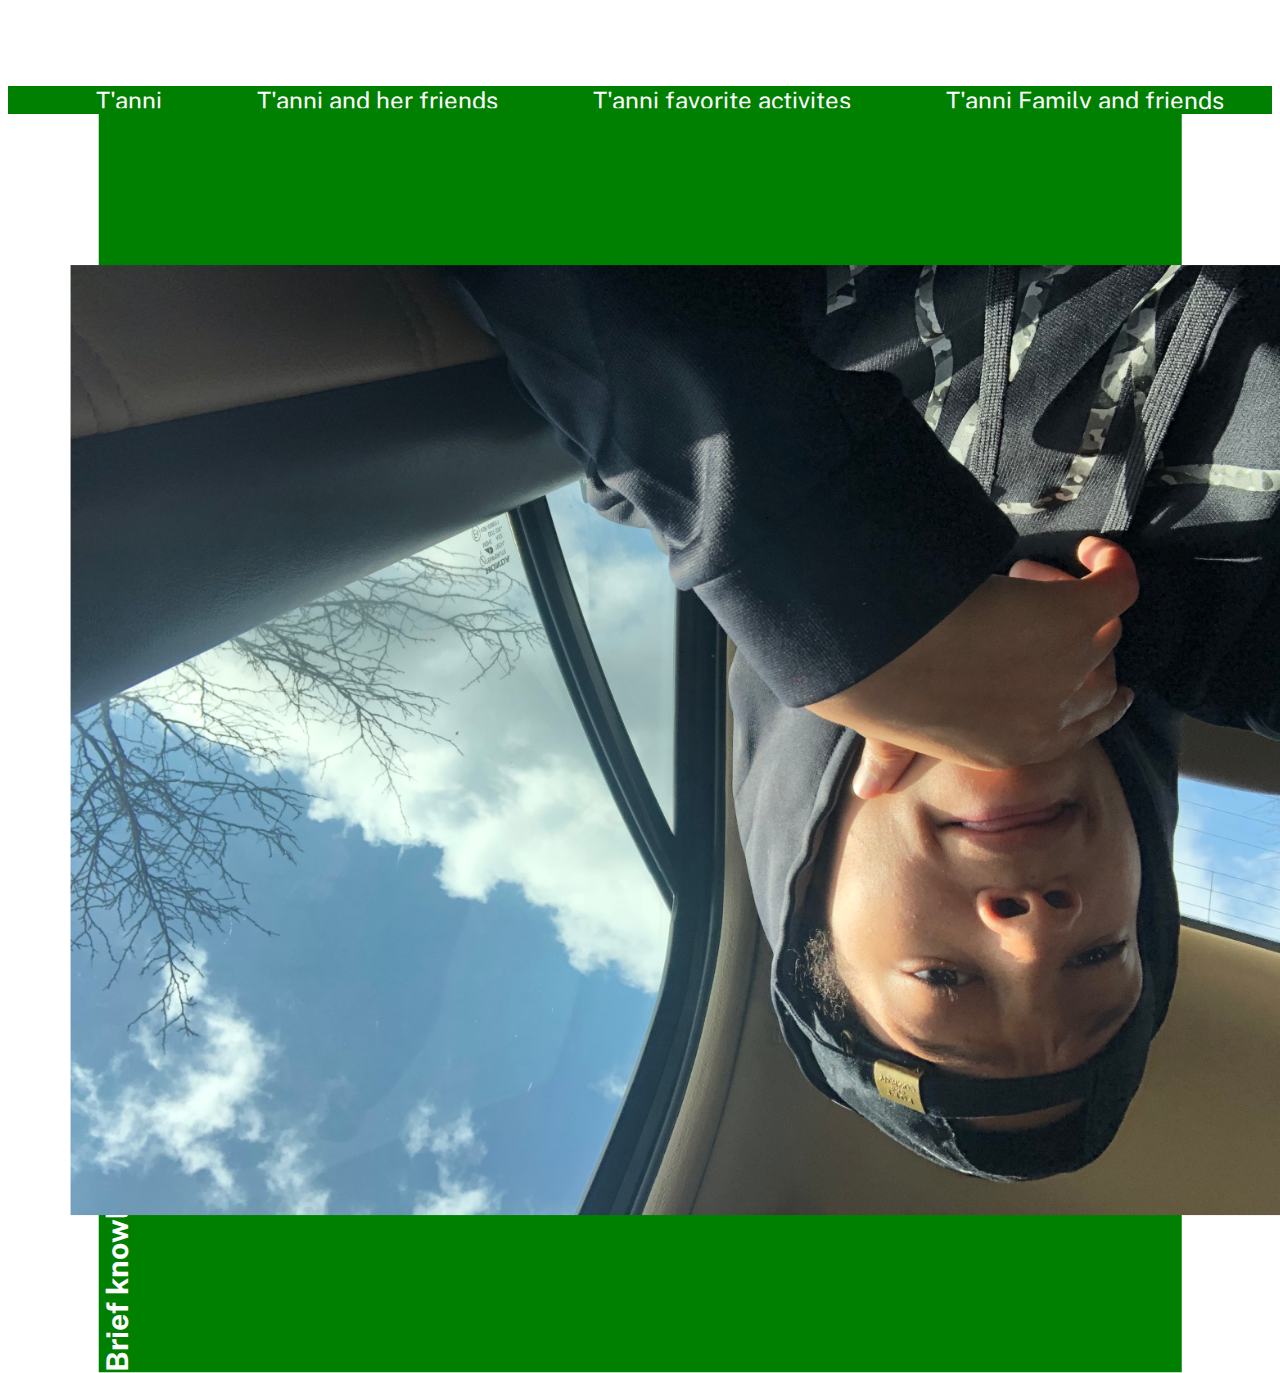
==== index.html @ 25f654d8 "brought under source control" ====
<!DOCTYPE html>
<html lang="en" dir="ltr">

  <head>
    <section>

    </section>
    <meta charset="utf-8">
    <meta name="description" content="This website is about T'anni, her life journey and her family.">
    <meta name="keywords" content="T'anni Family and Friends, T'anni, T'anni and her friends, T'anni favorite activites, T'anni first 13 years, T'anni previous life story">
    <meta name="author" content="T'anni">
    <meta name="viewport" content="width=device-width, initial-scale=1.0">
    <title>15 years of T'anni</title>
    <link rel="stylesheet" href="styles.css" type="text/css">
  </head>

  <body>
    <header>
     <nav>
        <h2 class="scarlet-text">navigation title but will be hidden</h2>

    <ul>

        <li><a href="#"> T'anni</a></li>
        <li><a href="page3.html"> T'anni and her friends</a></li>
        <li><a href="page2.html"> T'anni favorite activites</a></li>
        <li><a href="page4.html">T'anni Family and friends</a></li>
</ul>
</nav>
</header>

<main>
  <h1>T'anni</h1>
<section class="index_main_section">
<h2>Brief knowledge of T'anni</h2>



  <p> T'anni is 15 years old, she haves 7 sibilings, and she lives with all of her parents.She plays basketball and likes to draw. S he an active child and plays a lot. T'anni is very active and chill at the same time, lol. </p>
<img src="IMG_0165.JPG" alt="Nature" class="index_main_section">


</section>
</main>

<footer>
<h2 class="hidden"> Who I am</h2>

</footer>
</body>
</html>
---- styles.css ----
@import url('https://fonts.googleapis.com/css?family=Public+Sans&display=swap');

body{

}
.flex-container {
  display: flex;
  flex-direction: row;
}
.index_main_section{
background-color: green;
 transform: rotate(270deg);
  width: 100%;
   height: auto;

}
.seconndpage{

 transform: rotate(90deg);
   background-color: green;
  width: 100%;
   height: auto;

}
.thirddpage{
  background-color: green;

 transform: rotate(20deg);
  width: 100%;
   height: auto;
}
.fourthhpage{
  background-color: green;
 transform: rotate(180deg);
  width: 100%;
   height: auto;
}
h1 {
  color: black;
  text-align: center;
  font-size: 34px;
}

p {
  font-family: 'Public Sans', sans-serif; ;
  font-size: 20px;
  color:green;
}

h2{
  font-family: 'Public Sans', sans-serif;
  font-size: 30px;
  color: white;
}

ul{
  font-family: 'Public Sans', sans-serif;
  font-size: 12px;
  color: black;
  display: flex;
  flex-direction: row;
  justify-content: space-around;
  background: green;

}

li{
  font-family: 'Public Sans', sans-serif;
  font-size: 12px;
  color: white;
  list-style-type: none;


}

a{
  color: white;
  text-decoration: none;
  font-size: 2em;

}
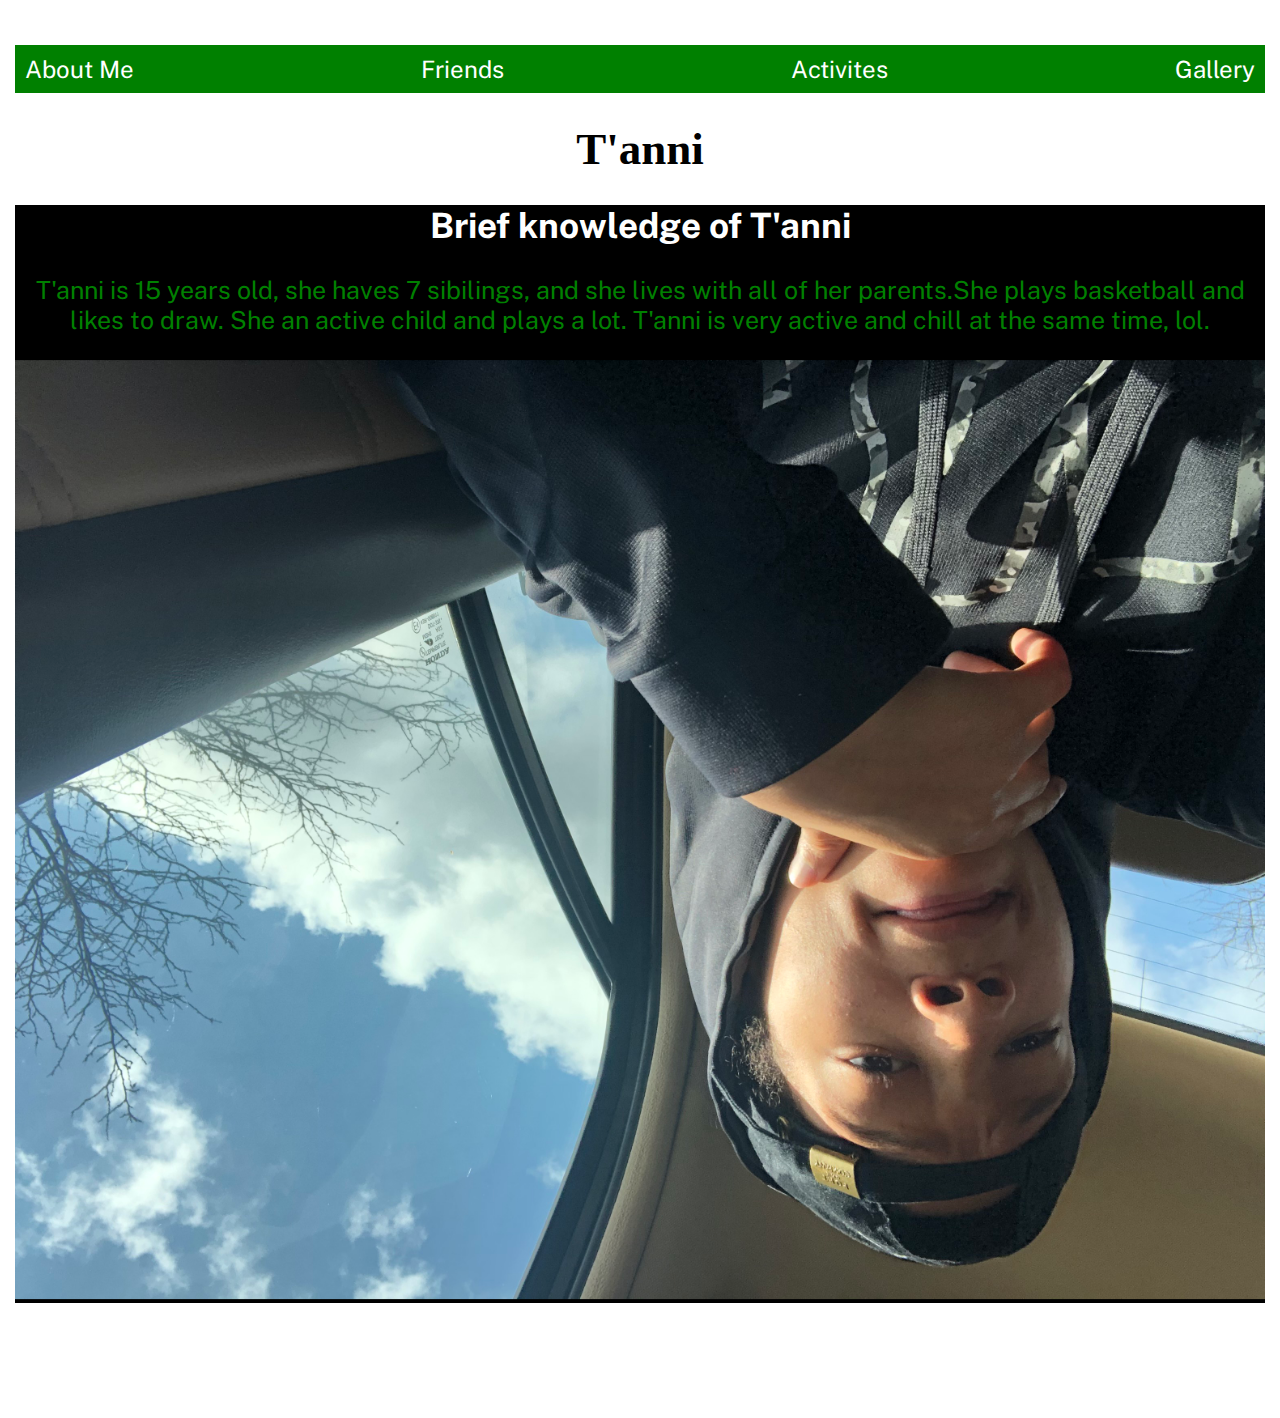
==== commit 219c6864: "final progress check" ====
--- a/index.html
+++ b/index.html
@@ -2,12 +2,10 @@
 <html lang="en" dir="ltr">
 
   <head>
-    <section>
 
-    </section>
     <meta charset="utf-8">
-    <meta name="description" content="This website is about T'anni, her life journey and her family.">
-    <meta name="keywords" content="T'anni Family and Friends, T'anni, T'anni and her friends, T'anni favorite activites, T'anni first 13 years, T'anni previous life story">
+    <meta name="description" content="This page is about T'anni, her life journey and her family.">
+    <meta name="keywords" content=" T'anni">
     <meta name="author" content="T'anni">
     <meta name="viewport" content="width=device-width, initial-scale=1.0">
     <title>15 years of T'anni</title>
@@ -17,34 +15,35 @@
   <body>
     <header>
      <nav>
-        <h2 class="scarlet-text">navigation title but will be hidden</h2>
+        <h2 class="hidden">navigation title but will be hidden</h2>
 
     <ul>
 
-        <li><a href="#"> T'anni</a></li>
-        <li><a href="page3.html"> T'anni and her friends</a></li>
-        <li><a href="page2.html"> T'anni favorite activites</a></li>
-        <li><a href="page4.html">T'anni Family and friends</a></li>
+        <li><a href="#"> About Me</a></li>
+        <li><a href="page3.html"> Friends</a></li>
+        <li><a href="page2.html"> Activites</a></li>
+        <li><a href="page4.html">Gallery</a></li>
 </ul>
 </nav>
 </header>
 
 <main>
   <h1>T'anni</h1>
-<section class="index_main_section">
-<h2>Brief knowledge of T'anni</h2>
+  <section class="index_main_section">
+  <h2>Brief knowledge of T'anni</h2>
 
 
 
-  <p> T'anni is 15 years old, she haves 7 sibilings, and she lives with all of her parents.She plays basketball and likes to draw. S he an active child and plays a lot. T'anni is very active and chill at the same time, lol. </p>
-<img src="IMG_0165.JPG" alt="Nature" class="index_main_section">
+  <p> T'anni is 15 years old, she haves 7 sibilings, and she lives with all of her parents.She plays basketball and likes to draw. She an active child and plays a lot. T'anni is very active and chill at the same time, lol. </p>
+<img src="IMG_0165.JPG" alt="Nature" class="index_main_section" style=transform:rotate(180deg)>
 
 
 </section>
 </main>
 
 <footer>
-<h2 class="hidden"> Who I am</h2>
+<h2> Who I am</h2>
+
 
 </footer>
 </body>
--- a/styles.css
+++ b/styles.css
@@ -1,65 +1,84 @@
 @import url('https://fonts.googleapis.com/css?family=Public+Sans&display=swap');
 
 body{
-
+  margin: 5px;
+  padding: 10px;
+  box-sizing: border-box;
+  text-align: center;
 }
 .flex-container {
   display: flex;
   flex-direction: row;
 }
 .index_main_section{
-background-color: green;
- transform: rotate(270deg);
+  background-color: black;
   width: 100%;
    height: auto;
 
 }
 .seconndpage{
-
- transform: rotate(90deg);
-   background-color: green;
+   background-color:black;
   width: 100%;
    height: auto;
 
 }
 .thirddpage{
-  background-color: green;
-
- transform: rotate(20deg);
+  background-color: black;
   width: 100%;
    height: auto;
 }
 .fourthhpage{
-  background-color: green;
- transform: rotate(180deg);
+  background-color: black;
   width: 100%;
    height: auto;
+ }
+
+
+.rotate{
+  transform: rotateZ(90deg);
+}
+
+.padding{
+  padding: 15px;
+  padding-left: 5px;
+}
+
+.responsiveness {
+  width: 100%;
+}
+
+.margin{
+ margin-top: 5px;
+ margin-bottom: 10px;
+ 
 }
 h1 {
   color: black;
   text-align: center;
-  font-size: 34px;
+  font-size: 45px;
+  text-align: center;
 }
 
 p {
   font-family: 'Public Sans', sans-serif; ;
-  font-size: 20px;
+  font-size: 25px;
   color:green;
 }
 
 h2{
   font-family: 'Public Sans', sans-serif;
-  font-size: 30px;
+  font-size: 35px;
   color: white;
 }
 
 ul{
   font-family: 'Public Sans', sans-serif;
-  font-size: 12px;
+  font-size: 30px;
   color: black;
   display: flex;
   flex-direction: row;
-  justify-content: space-around;
+  justify-content: space-between;
+  padding: 10px;
   background: green;
 
 }
@@ -67,10 +86,9 @@
 li{
   font-family: 'Public Sans', sans-serif;
   font-size: 12px;
-  color: white;
+  color: black;
   list-style-type: none;
-
-
+  grid-row: auto;
 }
 
 a{
@@ -79,3 +97,12 @@
   font-size: 2em;
 
 }
+
+.hidden{
+  position: absolute;
+  left: -10000px;
+  top: auto;
+  width: 1px;
+  height: 1px;
+  overflow: hidden;
+}
